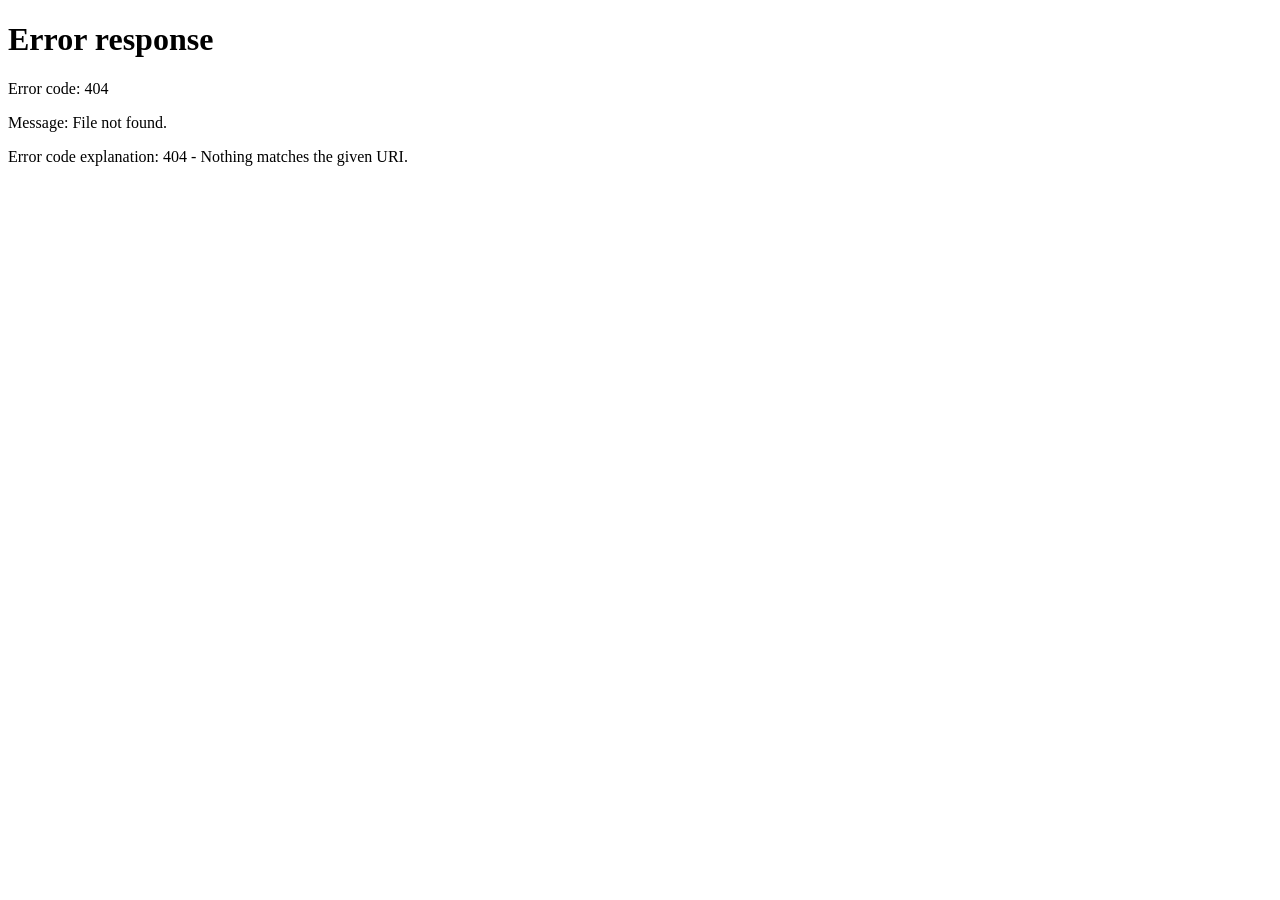
==== 비밀번호/index.html @ 9e44b134 "bugfix" ====
<!DOCTYPE html>
<html lang="en">
    <head>
        <meta charset="UTF-8" />
        <meta http-equiv="X-UA-Compatible" content="IE=edge" />
        <meta name="viewport" content="width=device-width, initial-scale=1.0" />
        <title>Document</title>
        <link rel="stylesheet" href="../common.css" />
        <script src="//cdnjs.cloudflare.com/ajax/libs/jquery/3.2.1/jquery.min.js"></script>
    </head>
    <body>
        <script>
            alert("solved!");
            localStorage.setItem("console", "1");
            localStorage.setItem("start", "ralyfocus");
            location.href = "../tenis.html";
        </script>
    </body>
</html>
---- common.css ----
* {
    padding: 0;
    margin: 0;
}
#background {
    position: absolute;
    height: 100%;
    width: 100%;
}

.absolute {
    position: absolute;
}

.arrow {
    position: absolute;
    cursor: pointer;
}
.button {
    position: absolute;
    cursor: pointer;
    /*opacity: 0;*/
}
.button:hover {
    opacity: 1;
}

.popup {
    position: absolute;
    top: 50%;
    left: 50%;
    transform: translate(-50%, -50%);
    width: 30%;
    height: 30%;
    background: white;
    border: 5px solid gold;
    border-radius: 40px;
    display: flex;
    flex-direction: column;
    align-items: center;
    text-align: center;
}

.popup button {
    position: absolute;
    top: 10px;
    right: 10px;
    width: 8vh;
    height: 5vh;
    border-radius: 2vh;
    border: 1px solid black;
    background: rgba(255, 0, 0, 0.5);
    color: white;
    font-size: 3vh;
    font-weight: 900;
    cursor: pointer;
}

.popup h1 {
    font-size: 5vh;
}
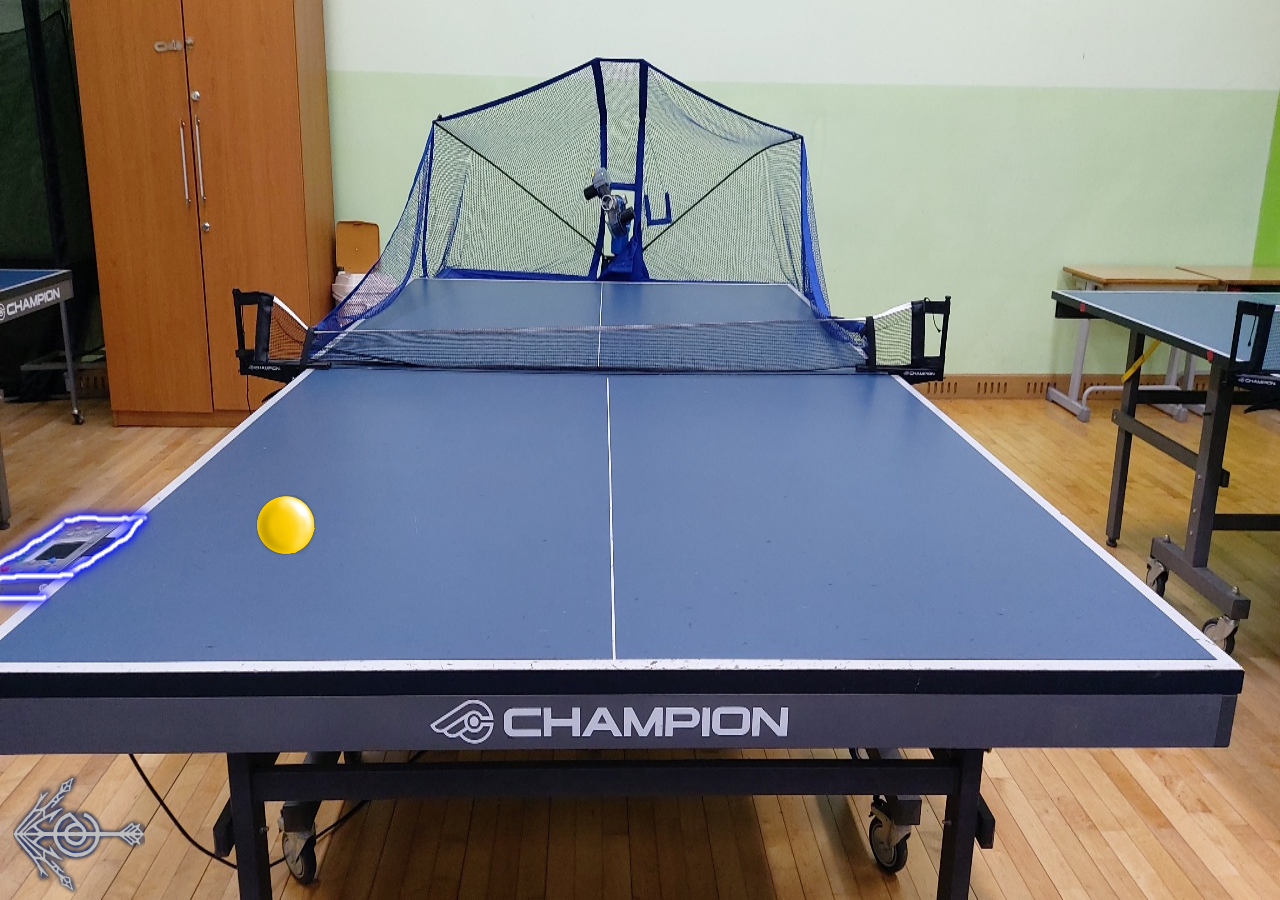
==== commit 9c8c0e96: "asdf" ====
--- a/비밀번호/index.html
+++ b/비밀번호/index.html
@@ -11,9 +11,9 @@
     <body>
         <script>
             alert("solved!");
-            localStorage.setItem("console", "1");
+            localStorage.setItem("console", true);
             localStorage.setItem("start", "ralyfocus");
-            location.href = "../tenis.html";
+            location.href = "../GAME/tenis.html";
         </script>
     </body>
 </html>
--- a/common.css
+++ b/common.css
@@ -56,6 +56,9 @@
     cursor: pointer;
 }
 
-.popup h1 {
-    font-size: 5vh;
+#ball {
+    position: absolute;
+    bottom: 0px;
+    left: 50%;
+    width: 30%;
 }
